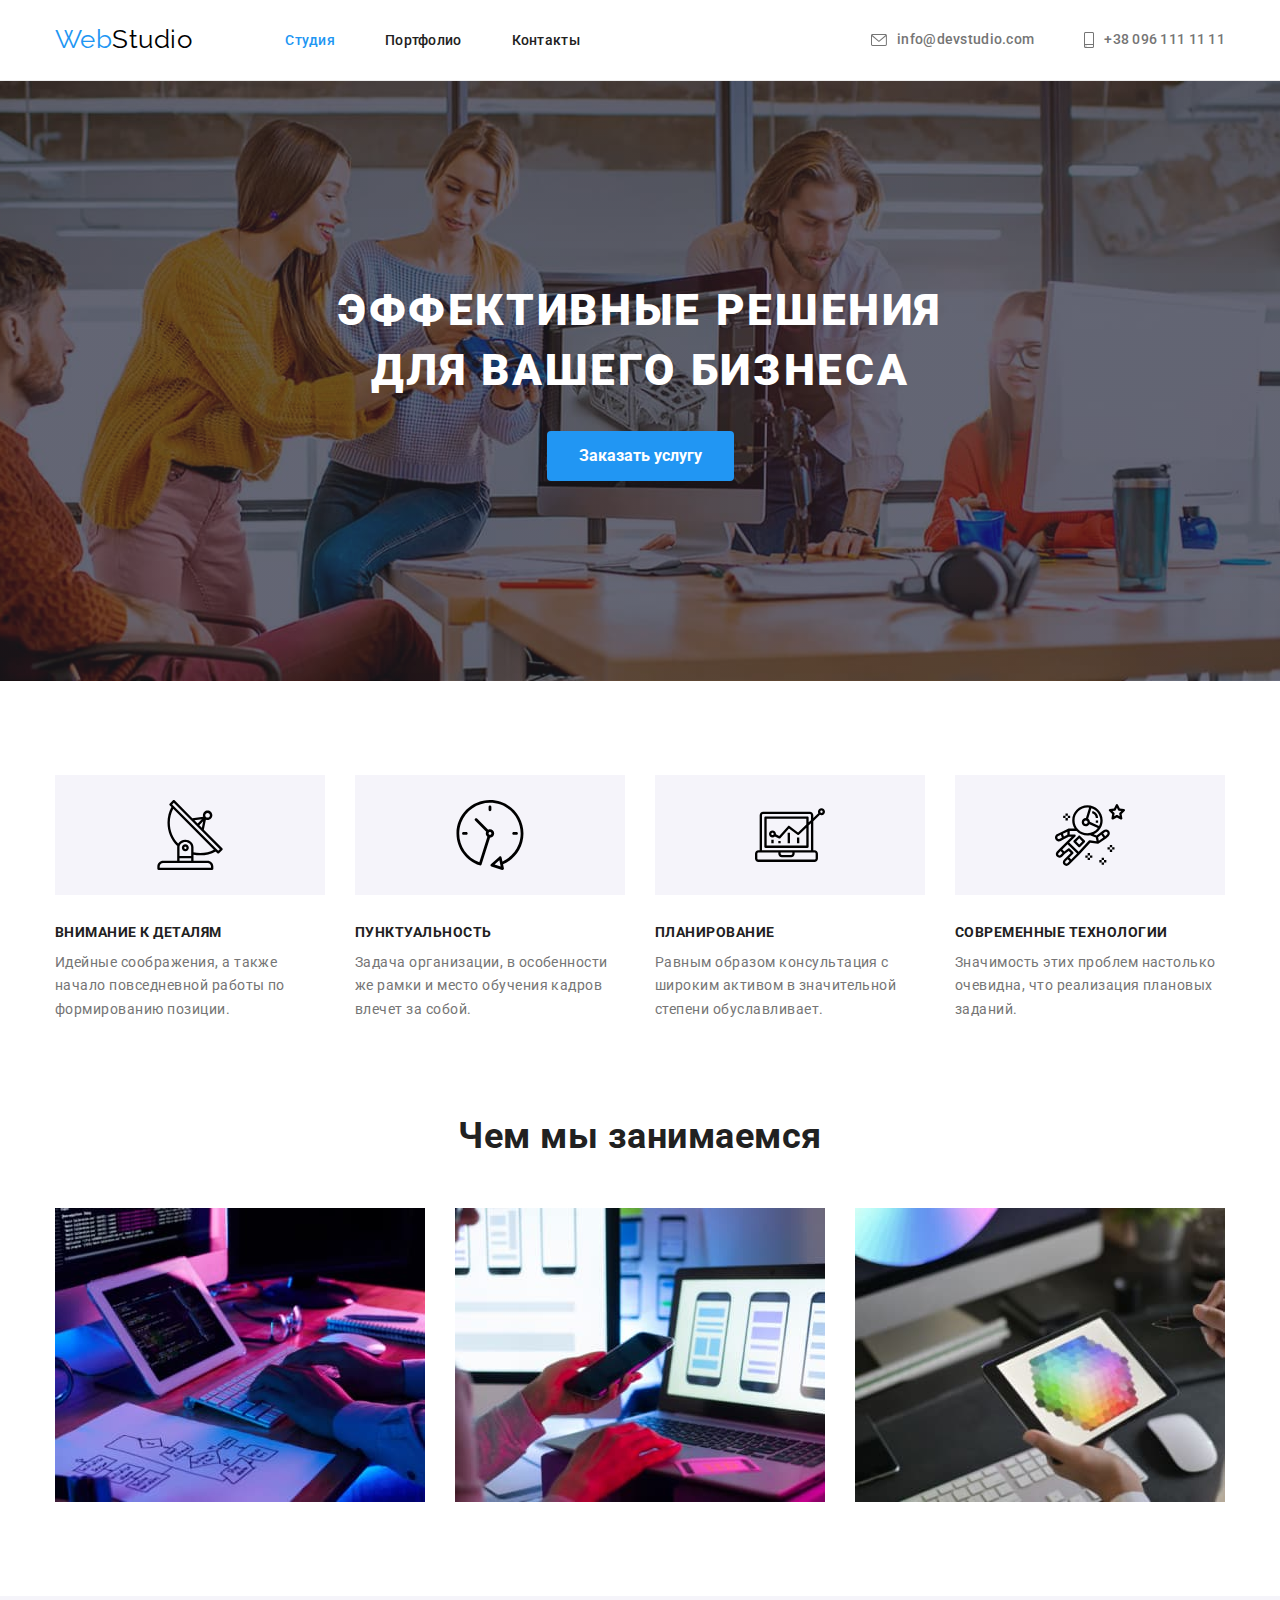
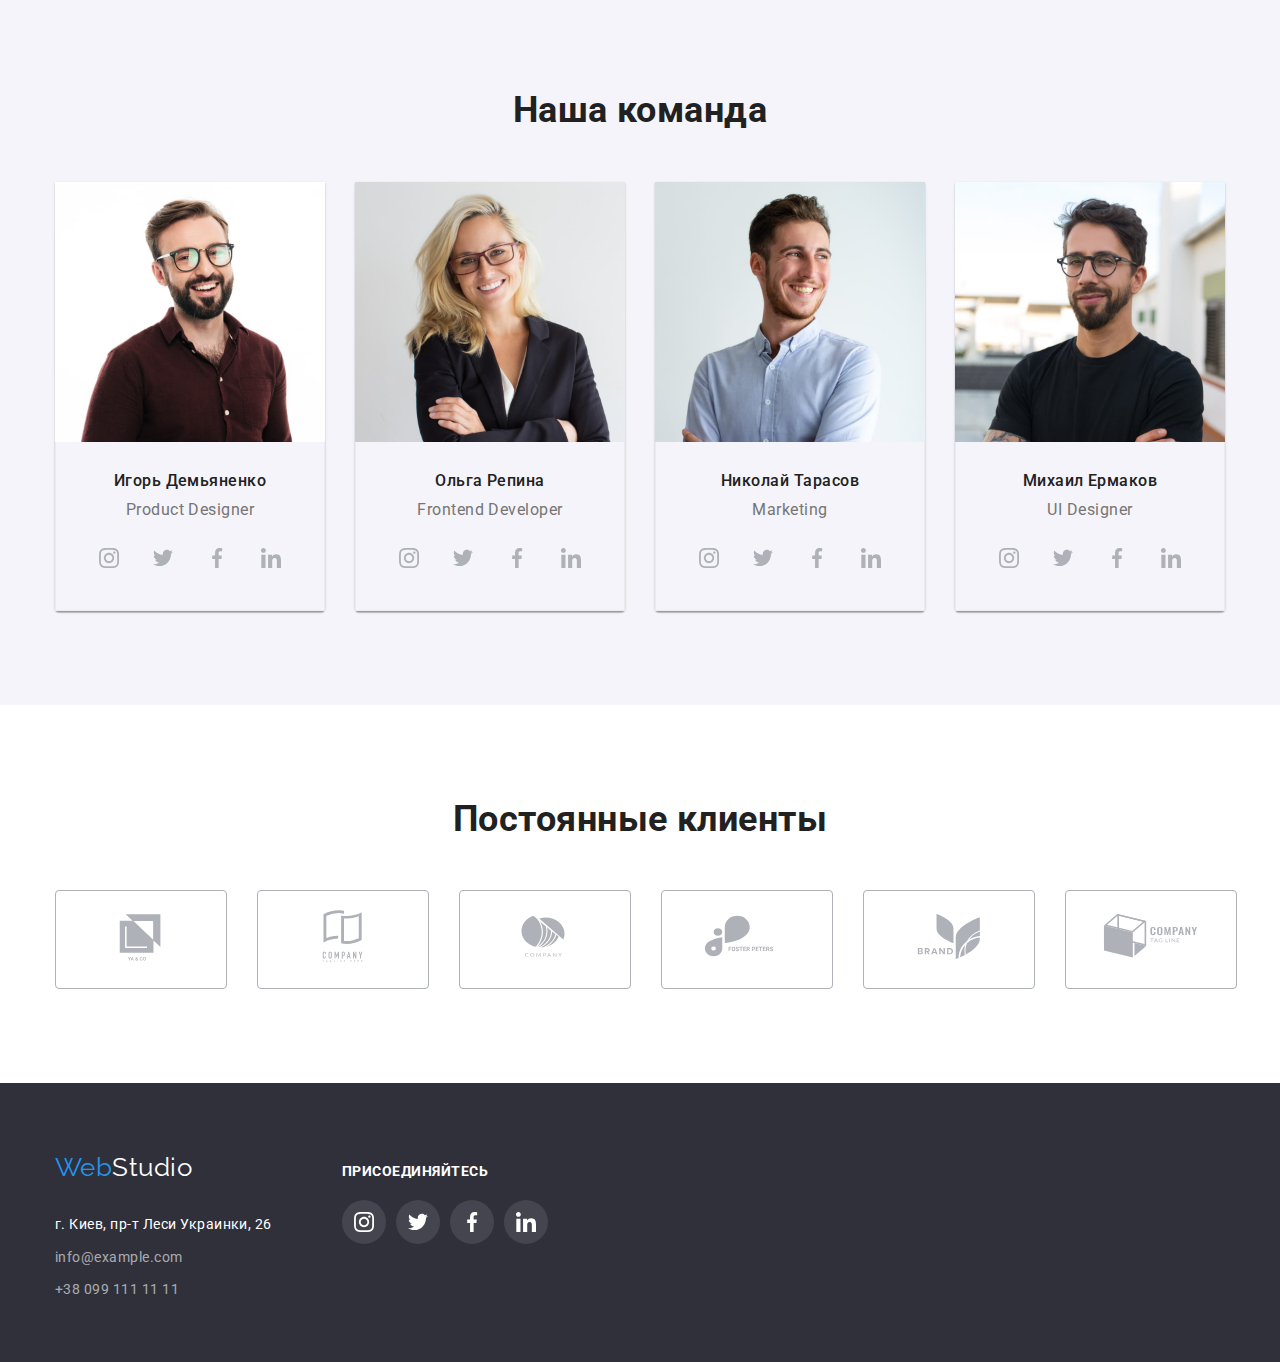
==== index.html @ 01fcfe44 "картинки svg" ====
<!DOCTYPE html>
<html lang="ru">
  <head>
    <meta charset="UTF-8" />
    <meta http-equiv="X-UA-Compatible" content="IE=edge" />
    <meta name="viewport" content="width=device-width, initial-scale=1.0" />
    <link
      rel="stylesheet"
      href="https://cdnjs.cloudflare.com/ajax/libs/modern-normalize/1.1.0/modern-normalize.min.css"
    />
    <link
      href="https://fonts.googleapis.com/css2?family=Raleway:wght@700&family=Roboto:wght@400;500;700;900&display=swap"
      rel="stylesheet"
    />
    <link rel="stylesheet" href="./css/styles.css" />
    <title>goit-markup-hw-01</title>
  </head>
  <body>
    <header class="header">
      <div class="header-container container">
        <nav class="header-nav">
          <a href="" class="logo"><span class="logo-item">Web</span>Studio</a>
          <ul class="header-menu list">
            <li class="header-item">
              <a class="header-link current" href="">Студия</a>
            </li>
            <li class="header-item">
              <a class="header-link" href="./portfolio.html">Портфолио</a>
            </li>
            <li class="header-item">
              <a class="header-link" href="">Контакты</a>
            </li>
          </ul>
        </nav>
        <ul class="header-list list">
          <li class="item">
            <a class="link" href="mailto:info@devstudio.com">
              <svg width="16" height="12" class="icons">
                <use
                  href="./images/icons.svg/symbol-defs.svg#icon-envelope"
                ></use>
              </svg>
              info@devstudio.com</a
            >
          </li>
          <li class="item">
            <a class="link" href="tel:+380961111111">
              <svg width="10" height="16" class="icons">
                <use
                  href="./images/icons.svg/symbol-defs.svg#icon-smartphone"
                ></use>
              </svg>
              +38 096 111 11 11</a
            >
          </li>
        </ul>
      </div>
    </header>
    <main>
      <!-- Шапка -->
      <section class="hero">
        <div class="hero-container container">
          <h1 class="hero-title">Эффективные решения для вашего бизнеса</h1>
          <button type="button" class="hero-btn">Заказать услугу</button>
        </div>
      </section>
      <!-- Особенности -->
      <section class="section feature">
        <div class="feature-container container">
          <h2 class="visually-hidden">Особенности</h2>
          <ul class="feature-list">
            <li class="feature-item list">
              <div class="feature-icon">
                <svg width="70" height="70">
                  <use
                    href="./images/icons.svg/symbol-defs.svg#icon-antenna"
                  ></use>
                </svg>
              </div>
              <h3 class="feature-title">Внимание к деталям</h3>
              <p class="feature-text">
                Идейные соображения, а также начало повседневной работы по
                формированию позиции.
              </p>
            </li>
            <li class="feature-item list">
              <div class="feature-icon">
                <svg width="70" height="70">
                  <use
                    href="./images/icons.svg/symbol-defs.svg#icon-clock"
                  ></use>
                </svg>
              </div>
              <h3 class="feature-title">Пунктуальность</h3>
              <p class="feature-text">
                Задача организации, в особенности же рамки и место обучения
                кадров влечет за собой.
              </p>
            </li>
            <li class="feature-item list">
              <div class="feature-icon">
                <svg width="70" height="70">
                  <use
                    href="./images/icons.svg/symbol-defs.svg#icon-diagram"
                  ></use>
                </svg>
              </div>
              <h3 class="feature-title">Планирование</h3>
              <p class="feature-text">
                Равным образом консультация с широким активом в значительной
                степени обуславливает.
              </p>
            </li>
            <li class="feature-item list">
              <div class="feature-icon">
                <svg width="70" height="70">
                  <use
                    href="./images/icons.svg/symbol-defs.svg#icon-astronaut"
                  ></use>
                </svg>
              </div>
              <h3 class="feature-title">Современные технологии</h3>
              <p class="feature-text">
                Значимость этих проблем настолько очевидна, что реализация
                плановых заданий.
              </p>
            </li>
          </ul>
        </div>
      </section>
      <!-- Чем мы занимаемся -->
      <section class="section working">
        <div class="working-container container">
          <h2 class="title">Чем мы занимаемся</h2>
          <ul class="working-list">
            <li class="item list">
              <img src="./images/img1.jpg" alt="Рабочий стол" width="370" />
            </li>
            <li class="item list">
              <img src="./images/img2.jpg" alt="экран ноутбука" width="370" />
            </li>
            <li class="item list">
              <img src="./images/img3.jpg" alt="экран планшета" width="370" />
            </li>
          </ul>
        </div>
      </section>
      <!-- Наша команда -->
      <section class="section team">
        <div class="team-container container">
          <h2 class="title">Наша команда</h2>
          <ul class="team-list">
            <li class="team-item list">
              <img
                src="./images/box1.jpg"
                class="team-img"
                alt="фото"
                width="270"
              />
              <div class="team-subitem">
                <h3 class="team-subtitle">Игорь Демьяненко</h3>
                <p class="team-text">Product Designer</p>
                <ul class="social-link list">
                  <li class="social-link-item">
                    <a href="" class="social-link-icon">
                      <svg width="20" height="20">
                        <use
                          href="./images/icons.svg/symbol-defs.svg#icon-instagram"
                        ></use>
                      </svg>
                    </a>
                  </li>
                  <li class="social-link-item">
                    <a href="" class="social-link-icon">
                      <svg width="20" height="20">
                        <use
                          href="./images/icons.svg/symbol-defs.svg#icon-twitter"
                        ></use>
                      </svg>
                    </a>
                  </li>
                  <li class="social-link-item">
                    <a href="" class="social-link-icon">
                      <svg width="20" height="20">
                        <use
                          href="./images/icons.svg/symbol-defs.svg#icon-facebook"
                        ></use>
                      </svg>
                    </a>
                  </li>
                  <li class="social-link-item">
                    <a href="" class="social-link-icon">
                      <svg width="20" height="20">
                        <use
                          href="./images/icons.svg/symbol-defs.svg#icon-linkedin"
                        ></use>
                      </svg>
                    </a>
                  </li>
                </ul>
              </div>
            </li>
            <li class="team-item list">
              <img
                src="./images/box2.jpg"
                class="team-img"
                alt="фото"
                width="270"
              />
              <div class="team-subitem">
                <h3 class="team-subtitle">Ольга Репина</h3>
                <p class="team-text">Frontend Developer</p>
                <ul class="social-link list">
                  <li class="social-link-item">
                    <a href="" class="social-link-icon">
                      <svg width="20" height="20">
                        <use
                          href="./images/icons.svg/symbol-defs.svg#icon-instagram"
                        ></use>
                      </svg>
                    </a>
                  </li>
                  <li class="social-link-item">
                    <a href="" class="social-link-icon">
                      <svg width="20" height="20">
                        <use
                          href="./images/icons.svg/symbol-defs.svg#icon-twitter"
                        ></use>
                      </svg>
                    </a>
                  </li>
                  <li class="social-link-item">
                    <a href="" class="social-link-icon">
                      <svg width="20" height="20">
                        <use
                          href="./images/icons.svg/symbol-defs.svg#icon-facebook"
                        ></use>
                      </svg>
                    </a>
                  </li>
                  <li class="social-link-item">
                    <a href="" class="social-link-icon">
                      <svg width="20" height="20">
                        <use
                          href="./images/icons.svg/symbol-defs.svg#icon-linkedin"
                        ></use>
                      </svg>
                    </a>
                  </li>
                </ul>
              </div>
            </li>
            <li class="team-item list">
              <img
                src="./images/box3.jpg"
                class="team-img"
                alt="фото"
                width="270"
              />
              <div class="team-subitem">
                <h3 class="team-subtitle">Николай Тарасов</h3>
                <p class="team-text">Marketing</p>
                <ul class="social-link list">
                  <li class="social-link-item">
                    <a href="" class="social-link-icon">
                      <svg width="20" height="20">
                        <use
                          href="./images/icons.svg/symbol-defs.svg#icon-instagram"
                        ></use>
                      </svg>
                    </a>
                  </li>
                  <li class="social-link-item">
                    <a href="" class="social-link-icon">
                      <svg width="20" height="20">
                        <use
                          href="./images/icons.svg/symbol-defs.svg#icon-twitter"
                        ></use>
                      </svg>
                    </a>
                  </li>
                  <li class="social-link-item">
                    <a href="" class="social-link-icon">
                      <svg width="20" height="20">
                        <use
                          href="./images/icons.svg/symbol-defs.svg#icon-facebook"
                        ></use>
                      </svg>
                    </a>
                  </li>
                  <li class="social-link-item">
                    <a href="" class="social-link-icon">
                      <svg width="20" height="20">
                        <use
                          href="./images/icons.svg/symbol-defs.svg#icon-linkedin"
                        ></use>
                      </svg>
                    </a>
                  </li>
                </ul>
              </div>
            </li>
            <li class="team-item list">
              <img
                src="./images/box4.jpg"
                class="team-img"
                alt="фото"
                width="270"
              />
              <div class="team-subitem">
                <h3 class="team-subtitle">Михаил Ермаков</h3>
                <p class="team-text">UI Designer</p>
                <ul class="social-link list">
                  <li class="social-link-item">
                    <a href="" class="social-link-icon">
                      <svg width="20" height="20">
                        <use
                          href="./images/icons.svg/symbol-defs.svg#icon-instagram"
                        ></use>
                      </svg>
                    </a>
                  </li>
                  <li class="social-link-item">
                    <a href="" class="social-link-icon">
                      <svg width="20" height="20">
                        <use
                          href="./images/icons.svg/symbol-defs.svg#icon-twitter"
                        ></use>
                      </svg>
                    </a>
                  </li>
                  <li class="social-link-item">
                    <a href="" class="social-link-icon">
                      <svg width="20" height="20">
                        <use
                          href="./images/icons.svg/symbol-defs.svg#icon-facebook"
                        ></use>
                      </svg>
                    </a>
                  </li>
                  <li class="social-link-item">
                    <a href="" class="social-link-icon">
                      <svg width="20" height="20">
                        <use
                          href="./images/icons.svg/symbol-defs.svg#icon-linkedin"
                        ></use>
                      </svg>
                    </a>
                  </li>
                </ul>
              </div>
            </li>
          </ul>
        </div>
      </section>
      <!-- Постоянные клиенты -->
      <section class="section client">
        <div class="container">
          <div class="client-container">
            <h2 class="title">Постоянные клиенты</h2>
            <ul class="client-list list">
              <li class="client-item">
                <a href="" class="client-link">
                  <svg width="106" height="60">
                    <use
                      href="./images/icons.svg/symbol-defs.svg#icon-client1"
                    ></use>
                  </svg>
                </a>
              </li>
              <li class="client-item">
                <a href="" class="client-link">
                  <svg width="106" height="60">
                    <use
                      href="./images/icons.svg/symbol-defs.svg#icon-client2"
                    ></use>
                  </svg>
                </a>
              </li>
              <li class="client-item">
                <a href="" class="client-link">
                  <svg width="106" height="60">
                    <use
                      href="./images/icons.svg/symbol-defs.svg#icon-client3"
                    ></use>
                  </svg>
                </a>
              </li>
              <li class="client-item">
                <a href="" class="client-link">
                  <svg width="106" height="60">
                    <use
                      href="./images/icons.svg/symbol-defs.svg#icon-client4"
                    ></use>
                  </svg>
                </a>
              </li>
              <li class="client-item">
                <a href="" class="client-link">
                  <svg width="106" height="60">
                    <use
                      href="./images/icons.svg/symbol-defs.svg#icon-client5"
                    ></use>
                  </svg>
                </a>
              </li>
              <li class="client-item">
                <a href="" class="client-link">
                  <svg width="106" height="60">
                    <use
                      href="./images/icons.svg/symbol-defs.svg#icon-client6"
                    ></use>
                  </svg>
                </a>
              </li>
            </ul>
          </div>
        </div>
      </section>
    </main>
    <!-- футер -->
    <footer class="footer">
      <div class="container">
        <div class="footer-box">
          <div class="footer-container">
            <a href="" class="footer-logo"
              ><span class="logo-item">Web</span>Studio</a
            >
            <address>
              <ul class="footer-list list">
                <li class="footer-item">
                  <a
                    class="footer-address"
                    href="https://goo.gl/maps/hT7M4xS8k6u17TfG9"
                    >г. Киев, пр-т Леси Украинки, 26</a
                  >
                </li>
                <li class="footer-item">
                  <a class="footer-link" href="mailto:info@example.com"
                    >info@example.com</a
                  >
                </li>
                <li class="footer-item">
                  <a class="footer-link" href="tel:+380991111111"
                    >+38 099 111 11 11</a
                  >
                </li>
              </ul>
            </address>
          </div>
          <div class="footer-social">
            <h2 class="footer-title">присоединяйтесь</h2>
            <ul class="footer-social-list list">
              <li class="footer-social-item">
                <a href="" class="footer-social-link">
                  <svg width="20" height="20">
                    <use href="./images/icons.svg/symbol-defs.svg#icon-instagram"></use>
                  </svg>
                </a>
              </li>
              <li class="footer-social-item">
                <a href="" class="footer-social-link">
                  <svg width="20" height="20">
                    <use href="./images/icons.svg/symbol-defs.svg#icon-twitter"></use>
                  </svg>
                </a>
              </li>
              <li class="footer-social-item">
                <a href="" class="footer-social-link">
                  <svg width="20" height="20">
                    <use href="./images/icons.svg/symbol-defs.svg#icon-facebook"></use>
                  </svg>
                </a>
              </li>
              <li class="footer-social-item">
                <a href="" class="footer-social-link">
                  <svg width="20" height="20">
                    <use href="./images/icons.svg/symbol-defs.svg#icon-linkedin"></use>
                  </svg>
                </a>
              </li>
            </ul>
          </div>
        </div>
      </div>
    </footer>
  </body>
</html>
---- css/styles.css ----
:root {
  --primary-text-color: #212121;
  --title-text-color: #757575;
  --accent-color: #2196f3;
  --color-white: #fff;
  --background-color: #2f303a;
}

body {
  font-family: "Roboto", sans-serif;
  color: var(--primary-text-color);
  background-color: var(--color-white);
  letter-spacing: 0.03em;
}

/* font-family: 'Raleway', sans-serif; */
h1,
h2,
h3,
h4,
h5,
h6,
p {
  margin: 0;
}

ul {
  margin: 0;
  padding: 0;
}

a {
  text-decoration: none;
}

img {
  display: block;
  max-width: 100%;
  height: auto;
}

.list {
  list-style: none;
}

.container {
  width: 1200px;
  margin: 0 auto;
  padding: 0 15px;
}

.section {
  padding: 94px 0;
}

/* шапка */

.header {
  border-bottom: 1px solid #ececec;
}

.header-container {
  display: flex;
  align-items: center;
}

.header-nav {
  display: flex;
  align-items: center;
}

.logo {
  font-family: "Raleway", sans-serif;
  font-size: 26px;
  line-height: 1.2;
  color: #000;
}

.header-menu {
  display: flex;
  margin-left: 93px;
}

.header-item:not(:nth-child(3)) {
  margin-right: 50px;
}

.header-item .header-link {
  padding: 32px 0;
}

.logo-item {
  color: var(--accent-color);
}

.header-link {
  font-weight: 500;
  font-size: 14px;
  line-height: 1.14;
  letter-spacing: 0.02em;
  color: var(--primary-text-color);
}

.header-link:hover,
.header-link:focus {
  color: var(--accent-color);
}

.header-menu .header-link.current {
  color: var(--accent-color);
}
.header-list {
  display: flex;
  margin-left: auto;
}

.header-list .item:not(:nth-child(2)) {
  margin-right: 50px;
}

.header-list .link {
  display: flex;
  align-items: center;
  font-weight: 500;
  font-size: 14px;
  line-height: 1.14;
  padding: 32px 0;
  letter-spacing: 0.02em;
  color: var(--title-text-color);
  fill: currentColor;
}

.link .icons {
  margin-right: 10px;
}

.header-list .link:hover,
.header-list .link:focus {
  color: var(--accent-color);
}

/* Страница 1 */

.hero {
  max-width: 1600px;
  max-height: 600px;
  margin-left: auto;
  margin-right: auto;
  background-color: #c4c4c4;
  background-image: linear-gradient(
      rgba(47, 48, 58, 0.4),
      rgba(47, 48, 58, 0.4)
    ),
    url(../images/hero.jpg);
  background-position: center;
  background-repeat: no-repeat;
  background-size: cover;
  padding-top: 200px;
  padding-bottom: 200px;
}

.hero-title {
  width: 696px;
  font-weight: 900;
  font-size: 44px;
  line-height: 1.36;
  letter-spacing: 0.06em;
  color: var(--color-white);
  text-transform: uppercase;
  text-align: center;
  margin: 0 auto 30px;
}

.hero-btn {
  display: block;
  margin: 0 auto;
  padding: 10px 32px;
  font-weight: 700;
  font-size: 16px;
  line-height: 1.87;
  border: none;
  background-color: var(--accent-color);
  color: var(--color-white);
  border-radius: 4px;
  cursor: pointer;
}

/* особенности */

.feature-list {
  display: flex;
  flex-wrap: wrap;
}

.feature-item {
  width: calc((100% - 90px) / 4);
  margin-right: 30px;
}

.feature-item:nth-child(4) {
  margin-right: 0;
}

.feature-icon {
  display: flex;
  justify-content: center;
  align-items: center;
  background: #f5f4fa;
  width: 100%;
  height: 120px;
  margin-bottom: 30px;
}

.feature-title {
  font-weight: 700;
  font-size: 14px;
  line-height: 1.14;
  text-transform: uppercase;
  color: var(--primary-text-color);
  margin-bottom: 10px;
}

.feature-text {
  font-size: 14px;
  line-height: 1.71;
  color: var(--title-text-color);
}

/* чем мы занимаемся */

.working {
  padding-top: 0;
}

.working-list {
  display: flex;
}

.title {
  font-weight: 700;
  font-size: 36px;
  line-height: 1.16;
  color: var(--primary-text-color);
  text-align: center;
  margin-bottom: 50px;
}

.working-list .item {
  width: calc((100% - 60px) / 3);
  margin-right: 30px;
}

.working-list .item:nth-child(3) {
  margin-right: 0;
}

/*  наша команда */

.team {
  background-color: #f5f4fa;
}

.team-title {
  margin-bottom: 50px;
}
.team-list {
  display: flex;
}

.team-item {
  width: calc((100% - 90px) / 4);
  margin-right: 30px;
  text-align: center;
  box-shadow: 0px 1px 3px rgba(0, 0, 0, 0.12), 0px 1px 1px rgba(0, 0, 0, 0.14),
    0px 2px 1px rgba(0, 0, 0, 0.2);
  border-radius: 0px 0px 4px 4px;
}

.team-item:nth-child(4) {
  margin-right: 0;
}

.team-subitem {
  padding-top: 30px;
  padding-bottom: 30px;
  border-right: 1px solid #e9ebed;
  border-left: 1px solid #e9ebed;
  border-bottom: 1px solid #e9ebed;
}

.team-subtitle {
  font-weight: 500;
  font-size: 16px;
  line-height: 1.18;
  color: var(--primary-text-color);
  margin-bottom: 10px;
}

.team-text {
  font-size: 16px;
  line-height: 1.18;
  color: var(--title-text-color);
  margin-bottom: 16px;
}

.social-link {
  display: flex;
  justify-content: center;
}

.social-link-item:not(:last-child) {
  margin-right: 10px;
}

.social-link-item .social-link-icon {
  display: flex;
  justify-content: center;
  align-items: center;
  width: 44px;
  height: 44px;
  border-radius: 50%;
  fill: #afb1b8;
}

.social-link-item .social-link-icon:hover,
.social-link-item .social-link-icon:focus {
  background-color: var(--accent-color);
  fill: var(--color-white);
}

/* Постоянные клиенты */

.client-list {
  display: flex;
  /* justify-content: space-between; */
}

.client-link {
  display: block;
  padding: 16px 32px;
  border: 1px solid #afb1b8;
  border-radius: 4px;
  fill: #afb1b8;
}

.client-item:not(:last-child) {
  margin-right: 30px;
}

.client-link:hover,
.client-link:focus {
  border-color: var(--accent-color);
  fill: var(--accent-color);
}

/* страница2 портфолио */

.filter {
  padding-top: 94px;
  padding-bottom: 94px;
}

.visually-hidden {
  position: absolute;
  white-space: nowrap;
  width: 1px;
  height: 1px;
  overflow: hidden;
  border: 0;
  padding: 0;
  clip: rect(0 0 0 0);
  clip-path: inset(50%);
  margin: -1px;
}

.filter-btn {
  font-weight: 500;
  font-size: 16px;
  line-height: 1.6;
  padding: 6px 22px;
  border: none;
  border-radius: 4px;
  cursor: pointer;
}

.filter-btn:hover,
.filter-btn:focus {
  background-color: var(--accent-color);
  color: var(--color-white);
  box-shadow: 0px 3px 1px rgba(0, 0, 0, 0.1), 0px 1px 2px rgba(0, 0, 0, 0.08),
    0px 2px 2px rgba(0, 0, 0, 0.12);
}

.filter-list {
  display: flex;
  justify-content: center;
  margin-bottom: 50px;
}

.filter-item:not(:last-child) {
  margin-right: 8px;
}

/* project */

.project-list {
  display: flex;
  flex-wrap: wrap;
}

.project-item {
  width: calc((100% - 60px) / 3);
  margin-right: 30px;
  margin-bottom: 30px;
  border: 1px solid #eeeeee;
}

.project-item:nth-child(3n) {
  margin-right: 0;
}

.project-item:nth-last-child(-n + 3) {
  margin-bottom: 0;
}

.project-link:hover,
.project-link:focus {
  box-shadow: 0px 1px 1px rgba(0, 0, 0, 0.12), 0px 4px 4px rgba(0, 0, 0, 0.06),
    1px 4px 6px rgba(0, 0, 0, 0.16);
}

.project-subitem {
  padding: 20px 24px;
}

.project-title {
  font-weight: 700;
  font-size: 18px;
  line-height: 2;
  letter-spacing: 0.06em;
  color: var(--primary-text-color);
  margin-bottom: 4px;
}

.project-text,
.project-subtext {
  font-size: 16px;
  line-height: 1.8;
  color: var(--title-text-color);
}

.project-subtext {
  display: none;
}

/* footer */

.footer {
  background-color: #2f303a;
  padding-top: 60px;
  padding-bottom: 60px;
}

.footer-box {
  display: flex;
  align-items: baseline;
}

.footer-container {
  margin-right: 70px;
}

.footer-logo {
  display: block;
  font-family: "Raleway", sans-serif;
  font-size: 26px;
  line-height: 1.92;
  color: var(--color-white);
  margin-bottom: 20px;
}

.footer-list {
  font-style: normal;
}

.footer-item:not(:last-child) {
  margin-bottom: 9px;
}

.footer-address {
  font-size: 14px;
  line-height: 1.71;
  color: var(--color-white);
}

.footer-link {
  font-size: 14px;
  line-height: 1.71;
  color: rgba(255, 255, 255, 0.6);
}

.footer-link:hover,
.footer-link:focus {
  color: var(--accent-color);
}

.footer-social .footer-title {
  font-weight: 700;
  font-size: 14px;
  line-height: 1.14;
  text-transform: uppercase;
  color: var(--color-white);
  margin-bottom: 20px;
}

.footer-social-list {
  display: flex;
}

.footer-social-item {
  margin-right: 10px;
}

.footer-social-link {
  display: flex;
  justify-content: center;
  align-items: center;
  width: 44px;
  height: 44px;
  background-color: #44454e;
  border-radius: 50%;
  fill: var(--color-white);
}

.footer-social-link:hover,
.footer-social-link:focus {
  background-color: var(--accent-color);
}
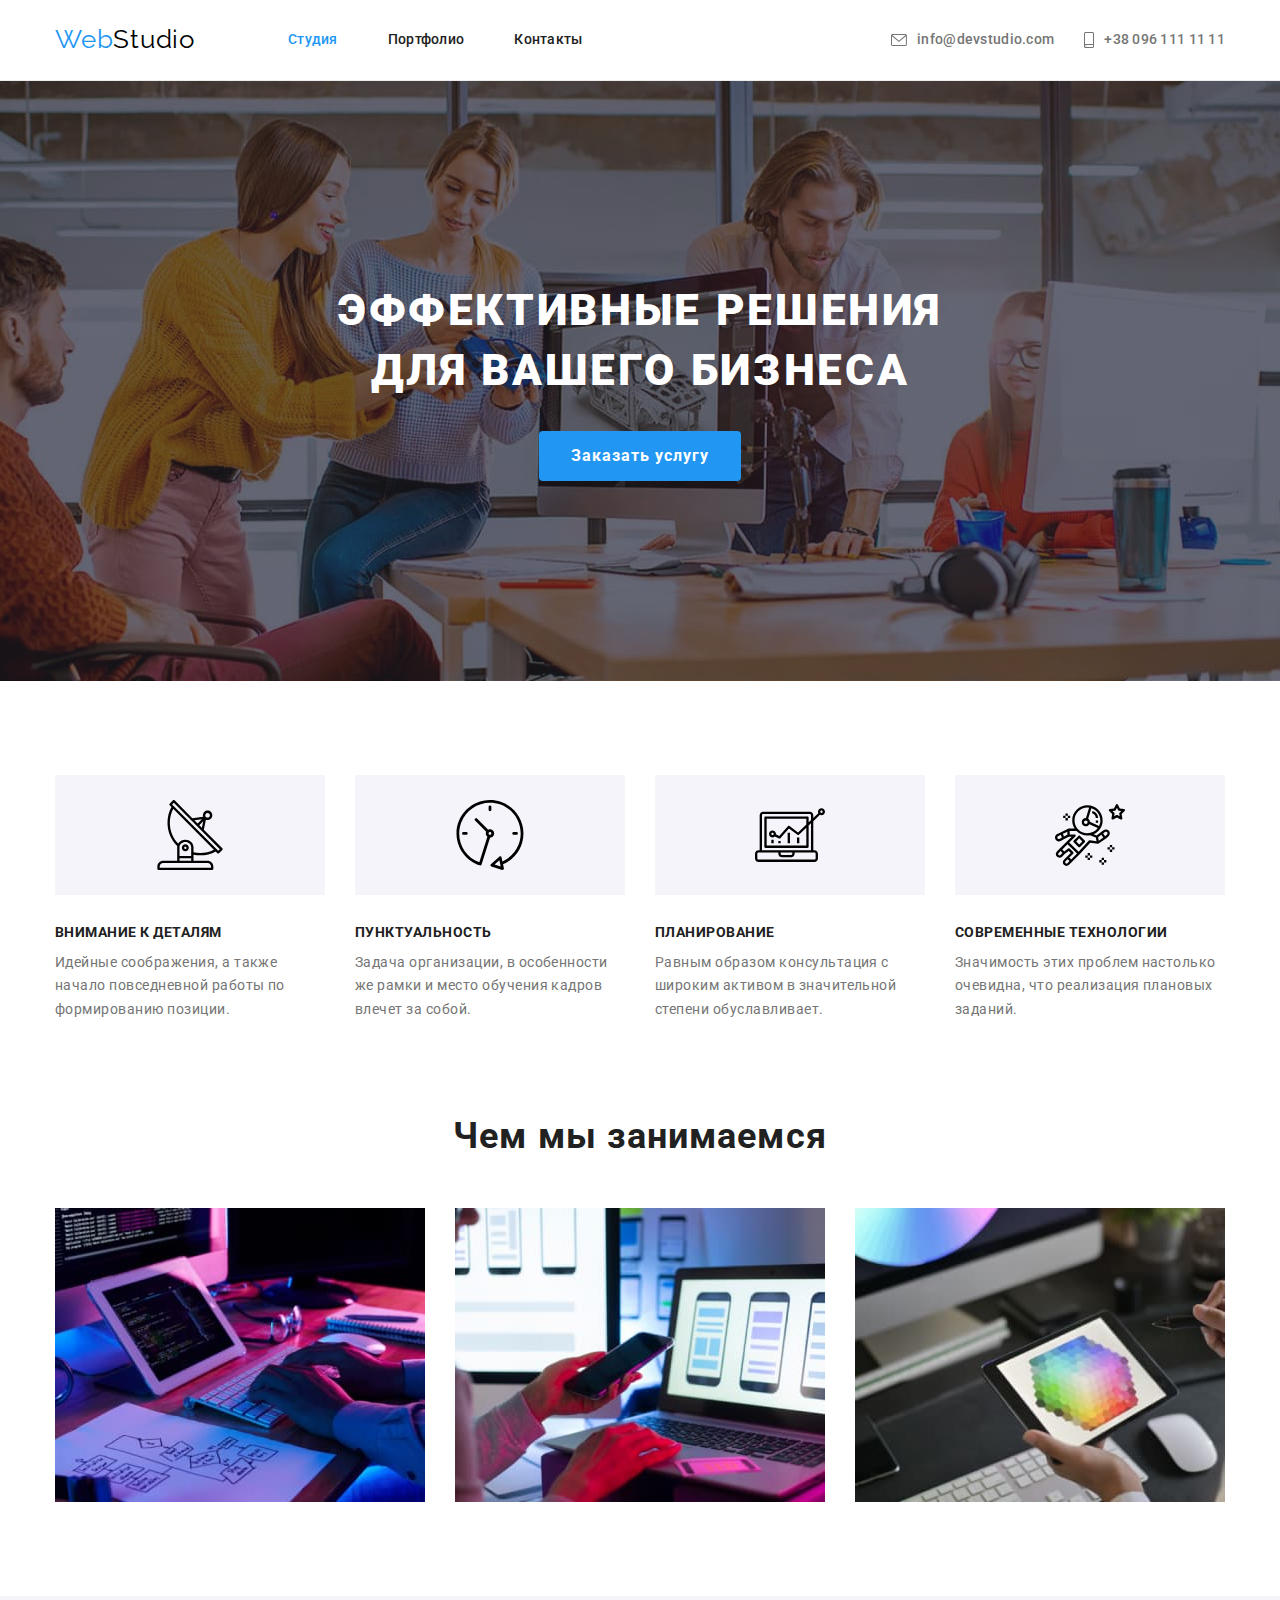
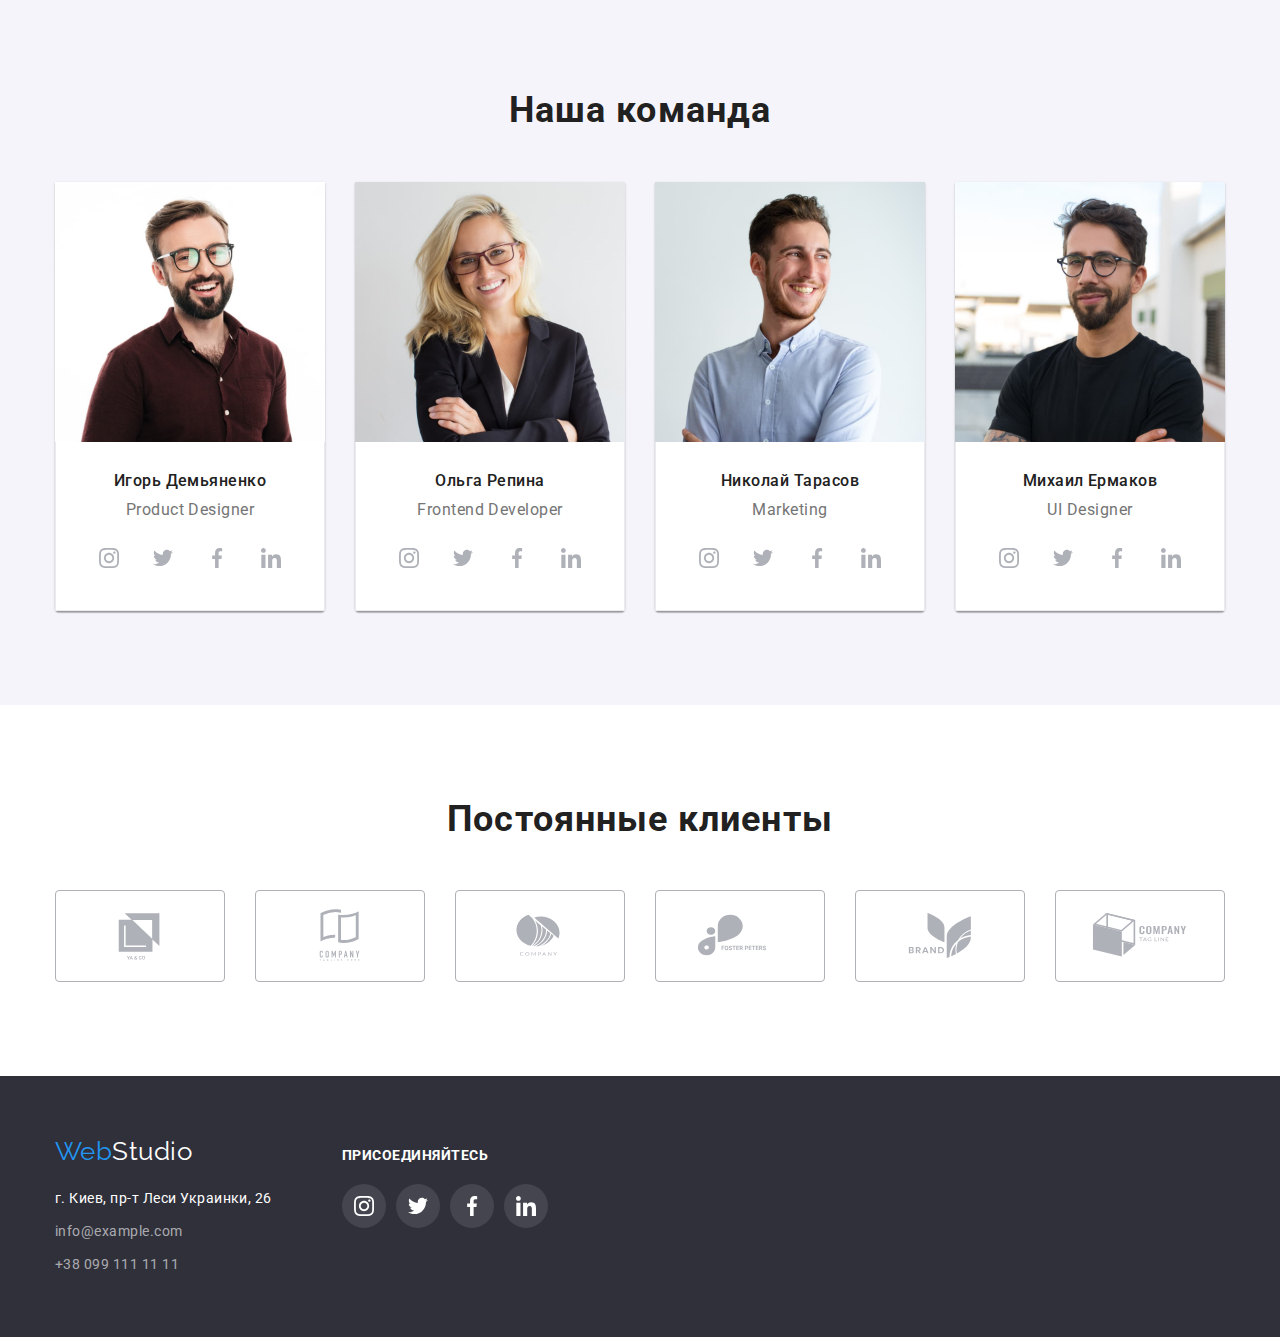
==== commit 5d3ed009: "правки дз" ====
--- a/index.html
+++ b/index.html
@@ -356,7 +356,6 @@
       <!-- Постоянные клиенты -->
       <section class="section client">
         <div class="container">
-          <div class="client-container">
             <h2 class="title">Постоянные клиенты</h2>
             <ul class="client-list list">
               <li class="client-item">
@@ -414,7 +413,6 @@
                 </a>
               </li>
             </ul>
-          </div>
         </div>
       </section>
     </main>
--- a/css/styles.css
+++ b/css/styles.css
@@ -4,6 +4,7 @@
   --accent-color: #2196f3;
   --color-white: #fff;
   --background-color: #2f303a;
+  --bg-secondcolor: #fff;
 }
 
 body {
@@ -30,6 +31,7 @@
 }
 
 a {
+  display: block;
   text-decoration: none;
 }
 
@@ -56,6 +58,7 @@
 /* шапка */
 
 .header {
+  background-color: var(--bg-secondcolor);
   border-bottom: 1px solid #ececec;
 }
 
@@ -74,6 +77,7 @@
   font-size: 26px;
   line-height: 1.2;
   color: #000;
+  letter-spacing: 0.03em;
 }
 
 .header-menu {
@@ -115,7 +119,7 @@
 }
 
 .header-list .item:not(:nth-child(2)) {
-  margin-right: 50px;
+  margin-right: 30px;
 }
 
 .header-list .link {
@@ -178,6 +182,7 @@
   font-weight: 700;
   font-size: 16px;
   line-height: 1.87;
+  letter-spacing: 0.06em;
   border: none;
   background-color: var(--accent-color);
   color: var(--color-white);
@@ -186,6 +191,10 @@
 }
 
 /* особенности */
+
+.feature {
+  background-color: var(--bg-secondcolor);
+}
 
 .feature-list {
   display: flex;
@@ -242,6 +251,7 @@
   line-height: 1.16;
   color: var(--primary-text-color);
   text-align: center;
+  letter-spacing: 0.03em;
   margin-bottom: 50px;
 }
 
@@ -271,6 +281,7 @@
   width: calc((100% - 90px) / 4);
   margin-right: 30px;
   text-align: center;
+  background-color: var(--bg-secondcolor);
   box-shadow: 0px 1px 3px rgba(0, 0, 0, 0.12), 0px 1px 1px rgba(0, 0, 0, 0.14),
     0px 2px 1px rgba(0, 0, 0, 0.2);
   border-radius: 0px 0px 4px 4px;
@@ -330,21 +341,32 @@
 
 /* Постоянные клиенты */
 
+.client {
+  background-color: var(--bg-secondcolor);
+}
+
 .client-list {
   display: flex;
-  /* justify-content: space-between; */
+}
+
+.client-item {
+  height: 92px;
+  width: calc((100% - 150px) / 6);
+}
+
+.client-item:not(:last-child) {
+  margin-right: 30px;
 }
 
 .client-link {
-  display: block;
-  padding: 16px 32px;
+  display: flex;
+  justify-content: center;
+  align-items: center;
+  width: 100%;
+  height: 100%;
   border: 1px solid #afb1b8;
   border-radius: 4px;
   fill: #afb1b8;
-}
-
-.client-item:not(:last-child) {
-  margin-right: 30px;
 }
 
 .client-link:hover,
@@ -412,7 +434,6 @@
   width: calc((100% - 60px) / 3);
   margin-right: 30px;
   margin-bottom: 30px;
-  border: 1px solid #eeeeee;
 }
 
 .project-item:nth-child(3n) {
@@ -431,6 +452,9 @@
 
 .project-subitem {
   padding: 20px 24px;
+  border-right: 1px solid #eeeeee;
+  border-left: 1px solid #eeeeee;
+  border-bottom: 1px solid #eeeeee;
 }
 
 .project-title {
@@ -474,7 +498,7 @@
   display: block;
   font-family: "Raleway", sans-serif;
   font-size: 26px;
-  line-height: 1.92;
+  line-height: 1.19;
   color: var(--color-white);
   margin-bottom: 20px;
 }
